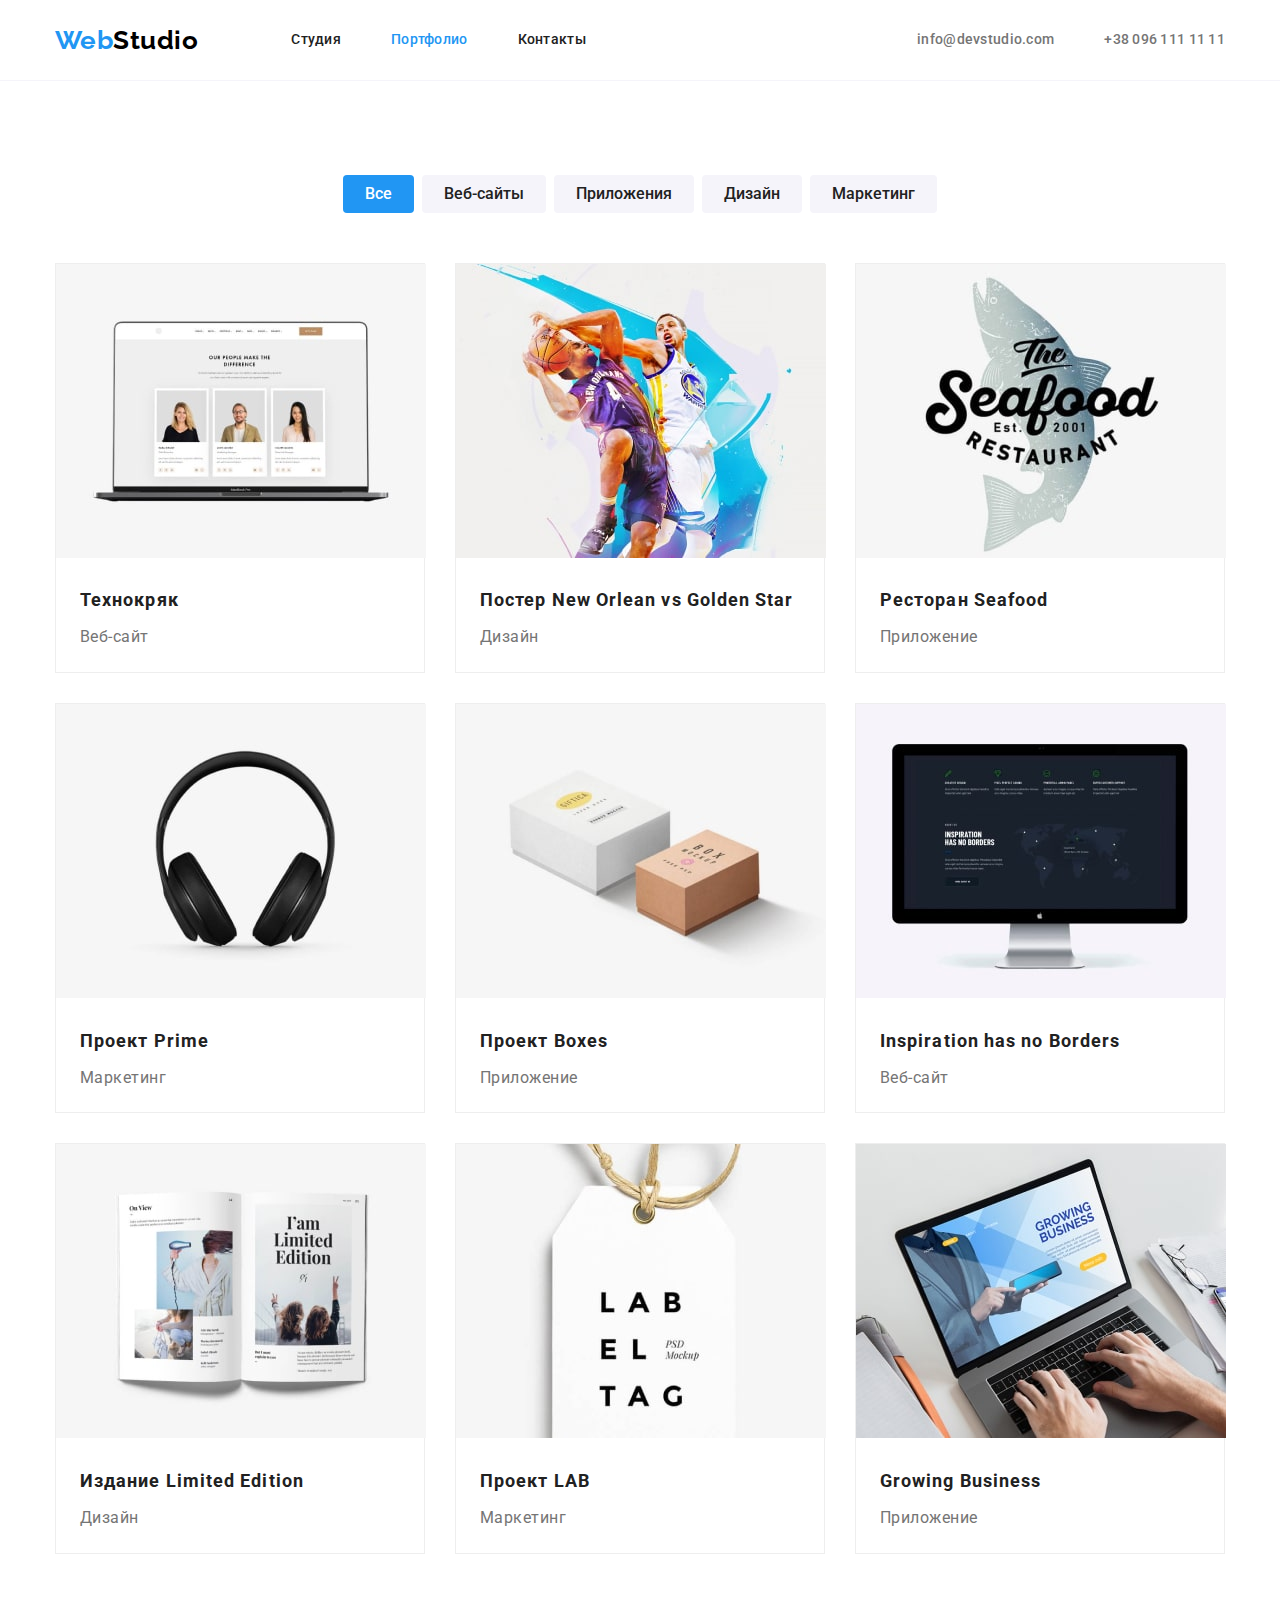
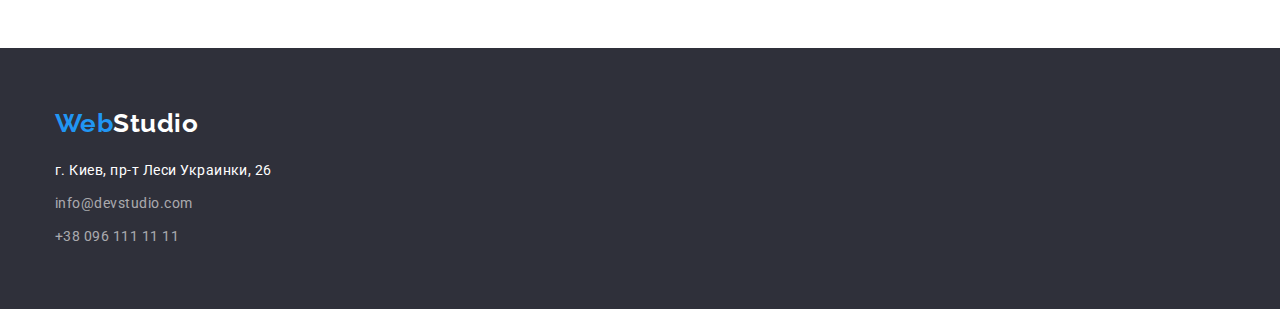
==== portfolio.html @ b8dc7dd5 "start" ====
<!DOCTYPE html>
<html lang="ru">

<head>
	<meta charset="UTF-8">
	<meta http-equiv="X-UA-Compatible" content="IE=edge">
	<meta name="viewport" content="width=device-width, initial-scale=1.0">
	<title>Портфолио</title>
	<link rel="preconnect" href="https://fonts.googleapis.com">
	<link rel="preconnect" href="https://fonts.gstatic.com" crossorigin>
	<link href="https://fonts.googleapis.com/css2?family=Raleway:wght@700&family=Roboto:wght@400;500;700;900&display=swap"
		rel="stylesheet">
	<link rel="stylesheet" href="https://cdnjs.cloudflare.com/ajax/libs/modern-normalize/1.1.0/modern-normalize.min.css">
	<link rel="stylesheet" href="./css/styles.css">
</head>

<body>
	<!-- Header -->
	<header class="header">
		<div class="container header-menu">
			<nav class="header-navigation">
				<a href="./index.html" class="logo header-logo link"><span class="logo-accent">Web</span>Studio</a>

				<ul class="header-list list">
					<li class="header-item">
						<a href="./studio" class="link header-link">Студия</a>
					</li>
					<li class="header-item">
						<a href="./portfolio.html" class="selected link header-link">Портфолио</a>
					</li>
					<li class="header-item">
						<a href="./contacts" class="link header-link">Контакты</a>
					</li>
				</ul>
			</nav>
			<ul class="header-contacts-list list">
				<li class="header-item">
					<a href="mailto:info@devstudio.com" class="link header-contacts-link">info@devstudio.com</a>
				</li>
				<li class="header-item">
					<a href="tel:+380961111111" class="link header-contacts-link">+38 096 111 11 11</a>
				</li>
			</ul>
		</div>
	</header>


	<main>
		<section class="portfolio">
			<div class="container">
				<h1 hidden>Портфолио</h1>
				<h2 hidden>Образцы наших работ</h2>
				<ul class="portfolio-filter-list list">
					<li class="portfolio-filter-item">
						<button class="selected portfolio-filtуr-item-btn btn" type="button">Все</button>
					</li>
					<li class="portfolio-filter-item">
						<button class="portfolio-filtуr-item-btn btn" type="button">Веб-сайты</button>
					</li>
					<li class="portfolio-filter-item">
						<button class="portfolio-filtуr-item-btn btn" type="button">Приложения</button>
					</li>
					<li class="portfolio-filter-item">
						<button class="portfolio-filtуr-item-btn btn" type="button">Дизайн</button>
					</li>
					<li class="portfolio-filter-item">
						<button class="portfolio-filtуr-item-btn btn" type="button">Маркетинг</button>
					</li>
				</ul>

				<ul class="portfolio-list list">
					<li class="portfolio-list-item">
						<img src="./img/img1.jpg" alt="ноутбук" width="370" height="294">
						<h3 class="portfolio-list-item-title">Технокряк</h3>
						<p class="portfolio-list-item-text">Веб-сайт</p>
					</li>
					<li class="portfolio-list-item">
						<img src="./img/img2.jpg" alt="баскетболисты" width="370" height="294">
						<h3 class="portfolio-list-item-title">Постер <span lang="en">New Orlean vs Golden Star</span></h3>
						<p class="portfolio-list-item-text">Дизайн</p>
					</li>
					<li class="portfolio-list-item">
						<img src="./img/img3.jpg" alt="логотип ресторана морской еды" width="370" height="294">
						<h3 class="portfolio-list-item-title">Ресторан <span lang="en">Seafood</span></h3>
						<p class="portfolio-list-item-text">Приложение</p>
					</li>
					<li class="portfolio-list-item">
						<img src="./img/img4.jpg" alt="наушники" width="370" height="294">
						<h3 class="portfolio-list-item-title">Проект <span lang="en">Prime</span></h3>
						<p class="portfolio-list-item-text">Маркетинг</p>
					</li>
					<li class="portfolio-list-item">
						<img src="./img/img5.jpg" alt="две коробочки" width="370" height="294">
						<h3 class="portfolio-list-item-title">Проект <span lang="en">Boxes</span></h3>
						<p class="portfolio-list-item-text">Приложение</p>
					</li>
					<li class="portfolio-list-item">
						<img src="./img/img6.jpg" alt="монитор" width="370" height="294">
						<h3 class="portfolio-list-item-title" lang="en">Inspiration has no Borders</h3>
						<p class="portfolio-list-item-text">Веб-сайт</p>
					</li>
					<li class="portfolio-list-item">
						<img src="./img/img7.jpg" alt="журнал" width="370" height="294">
						<h3 class="portfolio-list-item-title">Издание <span lang="en">Limited Edition</span></h3>
						<p class="portfolio-list-item-text">Дизайн</p>
					</li>
					<li class="portfolio-list-item">
						<img src="./img/img8.jpg" alt="этикетка" width="370" height="294">
						<h3 class="portfolio-list-item-title">Проект <span lang="en"></span>LAB</h3>
						<p class="portfolio-list-item-text">Маркетинг</p>
					</li>
					<li class="portfolio-list-item">
						<img src="./img/img9.jpg" alt="печатает на ноутбуке" width="370" height="294">
						<h3 class="portfolio-list-item-title" lang="en">Growing Business</h3>
						<p class="portfolio-list-item-text">Приложение</p>
					</li>
				</ul>
			</div>
		</section>

	</main>

	<!-- Footer -->
	<footer class="footer">
		<div class="container">
			<a href="./index.html" class="logo footer-logo link"><span class="logo-accent">Web</span>Studio</a>
			<address class="footer-address">
				<p class="footer-text">г. Киев, пр-т Леси Украинки, 26</p>
				<ul class="footer-list list">
					<li class="footer-item">
						<a href="mailto:info@devstudio.com" class="link footer-contacts-link">info@devstudio.com</a>
					</li>
					<li class="footer-item">
						<a href="tel:+380961111111" class="link footer-contacts-link">+38 096 111 11 11</a>
					</li>
				</ul>
			</address>
		</div>
	</footer>
</body>

</html>
---- css/styles.css ----
:root {
	--primary-text-color: #757575;
	--secondary-text-color: #ffffff;
	--third-text-color: rgba(255, 255, 255, 0.6);
	--primary-title-color: #212121;
	--accent-color: #2196f3;
	--primary-background-color: #ffffff;
	--secondary-background-color: #f5f4fa;
	--third-background-color: #2f303a;
}

body {
	font-family: Roboto, sans-serif;
	background-color: var(--primary-background-color);
	color: var(--primary-text-color);
	letter-spacing: 0.03em;
}

a, p, h1, h2, h3, h4, h5, h6 {
	margin-top: 0;
	margin-bottom: 0;
}

.container {
	margin-left: auto;
	margin-right: auto;
	width: 1200px;
	padding-left: 15px;
	padding-right: 15px;
}

.link {
	text-decoration: none;
}

.list {
	padding: 0;
	margin: 0;
	list-style: none;
}

.logo {
	font-family: Raleway, sans-serif;
	font-weight: 700;
	font-size: 26px;
	line-height: 1.19;
}

.logo-accent {
	color: #2196f3;
}

.title {
	margin-bottom: 50px;
}

.btn {
	display: inline-block;
	font-family: inherit;
	border: none;
	border-radius: 4px;
	cursor: pointer;
}

.section {
	padding-top: 94px;
	padding-bottom: 94px;
}

/* -------- Header -------- */

.header {
border-bottom: 1px solid var(--secondary-background-color);
}

.header-menu {
	display: flex;
	align-items: center;
}

.header-navigation {
	display: flex;
	align-items: center;
}

.header-logo {
	display: block;
	color: #000000;
}

.header-list {
	display: flex;
	margin-left: 93px;
}

.header-list .header-item:not(:last-child) {
	margin-right: 50px;
}

.header-link {
	display: block;
	padding-top: 32px;
	padding-bottom: 32px;

	color: var(--primary-title-color);
	font-weight: 500;
	font-size: 14px;
	line-height: 1.14;
	letter-spacing: 0.02em;
}

.header-link:hover,
.header-link:focus {
	color: var(--accent-color);
}

.selected.header-link {
	color: var(--accent-color);
}

/* header contacts list */

.header-contacts-list {
	display: flex;
	margin-left: auto;
}

.header-contacts-list .header-item:not(:last-child) {
	margin-right: 50px;
}

.header-contacts-link {
	display: block;
	padding-top: 32px;
	padding-bottom: 32px;

	color: var(--primary-text-color);
	font-weight: 500;
	font-size: 14px;
	line-height: 1.14;
	letter-spacing: 0.02em;	
}

.header-contacts-link:hover,
.header-contacts-link:focus {
	color: var(--accent-color);
}

/* -------- Hero -------- */

.hero {
	padding-bottom: 200px;
	padding-top: 200px;
	text-align: center;
	background-color: var(--third-background-color);
}

.hero-title {
	font-weight: 900;
	font-size: 44px;
	line-height: 1.63;
	text-align: center;
	letter-spacing: 0.06em;
	text-transform: uppercase;
	color: var(--secondary-text-color);
	margin-bottom: 30px;
}

.hero-btn {
	padding: 10px 32px;

	color: var(--secondary-text-color);
	background: var(--accent-color);
	

	font-weight: 700;
	font-size: 16px;
	line-height: 1.87;

	align-items: center;
	text-align: center;
	letter-spacing: 0.06em;
		
}

/* -------- Advantages -------- */

.advantages-list {
	display: flex;
}

.advantages-box {
	box-sizing: border-box;
	width: 270px;
}
	

.advantages-list .advantages-item:not(:last-child) {
	margin-right: 30px;
}

.advantages-item-title {
	margin-bottom: 10px;
	font-weight: 700;
	font-size: 14px;Чем мы занимаемс
	line-height: 1.14;
	text-transform: uppercase;
	color: var(--primary-title-color);
}

.advantages-item-text {
	font-size: 14px;
	line-height: 1.71;
}

/* -------- Wedo -------- */

.wedo {
	padding-top: 0;
}

.wedo-title {
	font-weight: 700;
	font-size: 36px;
	line-height: 1.17;
	text-align: center;
	color: var(--primary-title-color);
}

.wedo-list {
	display: flex;
}

.wedo-list .wedo-item:not(:last-child) {
	margin-right: 30px;
}

/* -------- Team -------- */

.team {
	background-color: var(--secondary-background-color);
}

.team-title {
font-weight: 700;
font-size: 36px;
line-height: 1.17;
text-align: center;
color: var(--primary-title-color);
}

.team-list {
	display: flex;
}

.team-list .team-item:not(:last-child) {
	margin-right: 30px;
}

.team-item {
	background-color: var(--primary-background-color);
	box-shadow: 0px 1px 3px rgba(0, 0, 0, 0.12), 0px 1px 1px rgba(0, 0, 0, 0.14), 0px 2px 1px rgba(0, 0, 0, 0.2);
	border-radius: 0px 0px 4px 4px;
	padding-bottom: 30px;
}

.team-item-title {
	margin-top: 30px;
	margin-bottom: 10px;
	font-weight: 500;
	font-size: 16px;
	line-height: 1.19;
	text-align: center;
	letter-spacing: 0.03em;
	color: var(--primary-title-color);
}

.team-item-text {
	font-size: 16px;
line-height: 1.19;
text-align: center;
}

/* -------- Footer -------- */

.footer {
	padding-bottom: 60px;
	padding-top: 60px;
	background-color: var(--third-background-color);
}

.footer-logo {
	display: flex;
	margin-bottom: 20px;
	color: var(--secondary-text-color);
}

.footer-text {
	margin-bottom: 9px;
	font-size: 14px;
	line-height: 1.71;
	color: var(--secondary-text-color);
}

.footer-list .footer-item:not(:last-child) {
margin-bottom: 9px;
}

.footer-contacts-link {
	font-size: 14px;
	line-height: 1.71;
	color: var(--third-text-color);
}

.footer-contacts-link:hover,
.footer-contacts-link:focus {
	color: var(--accent-color);
}

.footer-address {
	font-style: normal;
}

/* -------- Portfolio -------- */

.portfolio {
	padding-top: 94px;
	padding-bottom: 94px;
}

/* Portfolio Filter */

.portfolio-filter-list {
	display: flex;
	justify-content: center;
	padding-bottom: 50px;
}

.portfolio-filter-list .portfolio-filter-item:not(:last-child) {
	margin-right: 8px;
}

.portfolio-filtуr-item-btn {
	font-weight: 500;
	font-size: 16px;
	line-height: 1.62;
	text-align: center;
	color: var(--primary-title-color);
	background: var(--secondary-background-color);
	padding: 6px 22px;
}

	/* Portfolio */

	.portfolio-list {
		display: flex;
		flex-wrap: wrap;
	}

	.portfolio-list-item {
		width: 370px;
		margin-right: 30px;
		margin-bottom: 30px;
		padding-bottom: 20px;

		border-color: var(--primary-background-color);
		border: 1px solid #EEEEEE;
		box-sizing: border-box;
	}

	.portfolio-list-item:nth-child(3n) {
		margin-right: 0;
	}

	.portfolio-list-item:nth-last-child(-n + 3) {
		margin-bottom: 0;
	}

.portfolio-filtуr-item-btn:hover, .portfolio-filtуr-item-btn:focus {
	color: var(--secondary-text-color);
	background-color: var(--accent-color);
}

.selected.portfolio-filtуr-item-btn {
	color: var(--secondary-text-color);
	background-color: var(--accent-color);
}

.portfolio-list-item-title {
	margin-top: 20px;
	margin-bottom: 4px;
	margin-left: 24px;
	font-weight: bold;
	font-size: 18px;
	line-height: 2.0;
	letter-spacing: 0.06em;
	color: var(--primary-title-color);
}

.portfolio-list-item-text {
	margin-left: 24px;
	font-size: 16px;
	line-height: 1.87;
}
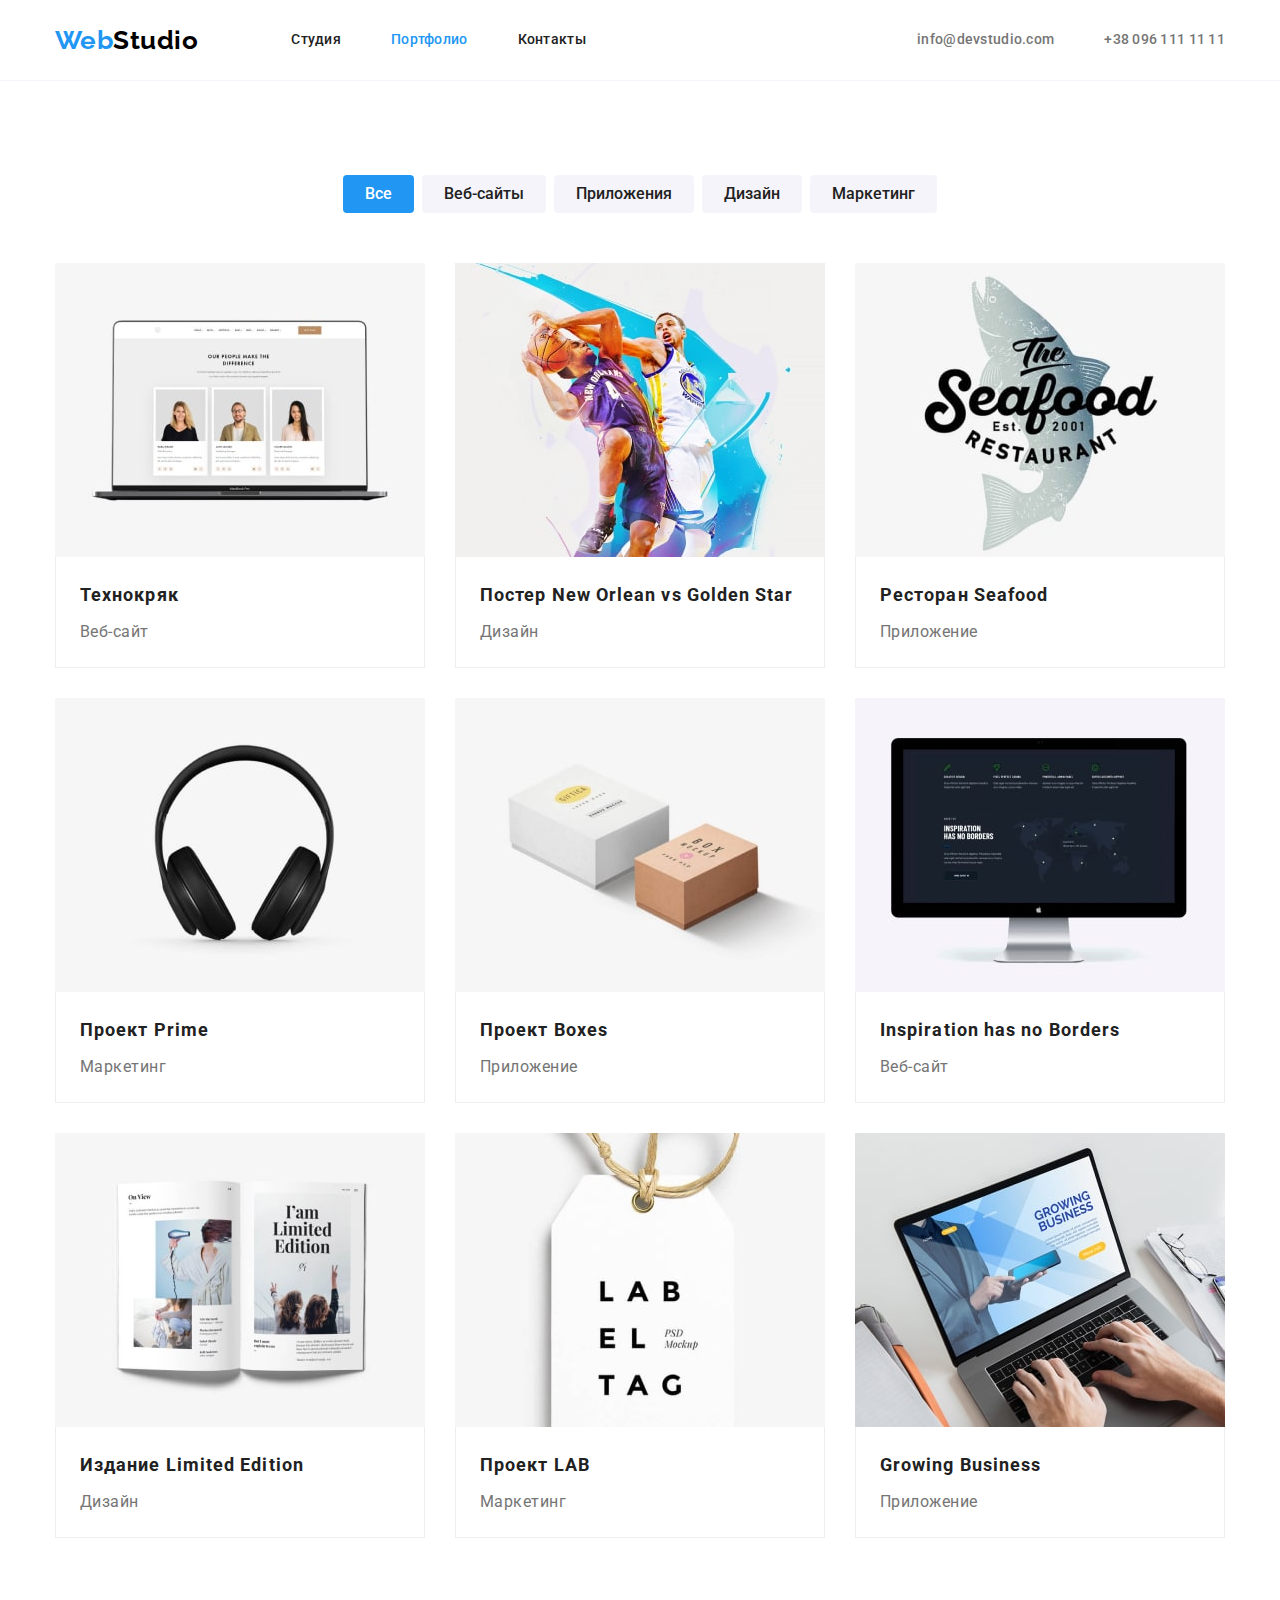
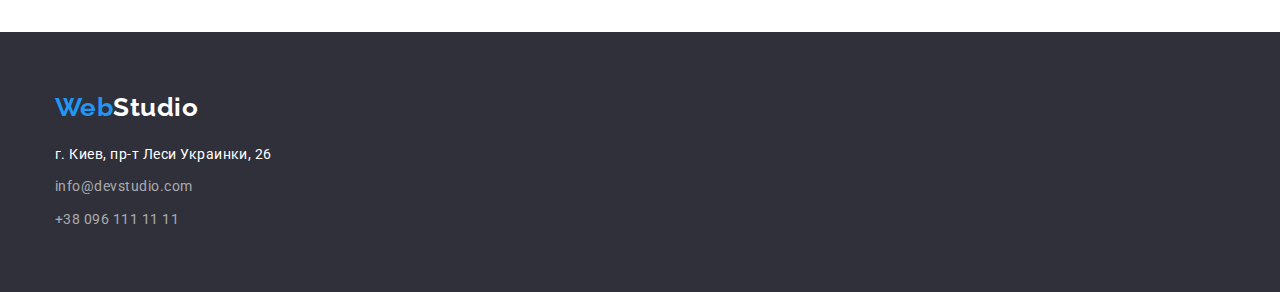
==== commit f507ec43: "добавляет изменения по ДЗ" ====
--- a/portfolio.html
+++ b/portfolio.html
@@ -48,8 +48,8 @@
 	<main>
 		<section class="portfolio">
 			<div class="container">
-				<h1 hidden>Портфолио</h1>
-				<h2 hidden>Образцы наших работ</h2>
+				<h1 class="visually-hidden">Портфолио</h1>
+				<h2 class="visually-hidden">Образцы наших работ</h2>
 				<ul class="portfolio-filter-list list">
 					<li class="portfolio-filter-item">
 						<button class="selected portfolio-filtуr-item-btn btn" type="button">Все</button>
@@ -71,48 +71,66 @@
 				<ul class="portfolio-list list">
 					<li class="portfolio-list-item">
 						<img src="./img/img1.jpg" alt="ноутбук" width="370" height="294">
-						<h3 class="portfolio-list-item-title">Технокряк</h3>
-						<p class="portfolio-list-item-text">Веб-сайт</p>
+						<div class="portfolio-title-text">
+							<h3 class="portfolio-list-item-title">Технокряк</h3>
+							<p class="portfolio-list-item-text">Веб-сайт</p>
+						</div>
 					</li>
 					<li class="portfolio-list-item">
 						<img src="./img/img2.jpg" alt="баскетболисты" width="370" height="294">
-						<h3 class="portfolio-list-item-title">Постер <span lang="en">New Orlean vs Golden Star</span></h3>
-						<p class="portfolio-list-item-text">Дизайн</p>
+						<div class="portfolio-title-text">
+							<h3 class="portfolio-list-item-title">Постер <span lang="en">New Orlean vs Golden Star</span></h3>
+							<p class="portfolio-list-item-text">Дизайн</p>
+						</div>
 					</li>
 					<li class="portfolio-list-item">
 						<img src="./img/img3.jpg" alt="логотип ресторана морской еды" width="370" height="294">
-						<h3 class="portfolio-list-item-title">Ресторан <span lang="en">Seafood</span></h3>
-						<p class="portfolio-list-item-text">Приложение</p>
+						<div class="portfolio-title-text">
+							<h3 class="portfolio-list-item-title">Ресторан <span lang="en">Seafood</span></h3>
+							<p class="portfolio-list-item-text">Приложение</p>
+						</div>
 					</li>
 					<li class="portfolio-list-item">
 						<img src="./img/img4.jpg" alt="наушники" width="370" height="294">
-						<h3 class="portfolio-list-item-title">Проект <span lang="en">Prime</span></h3>
-						<p class="portfolio-list-item-text">Маркетинг</p>
+						<div class="portfolio-title-text">
+							<h3 class="portfolio-list-item-title">Проект <span lang="en">Prime</span></h3>
+							<p class="portfolio-list-item-text">Маркетинг</p>
+						</div>
 					</li>
 					<li class="portfolio-list-item">
 						<img src="./img/img5.jpg" alt="две коробочки" width="370" height="294">
-						<h3 class="portfolio-list-item-title">Проект <span lang="en">Boxes</span></h3>
-						<p class="portfolio-list-item-text">Приложение</p>
+						<div class="portfolio-title-text">
+							<h3 class="portfolio-list-item-title">Проект <span lang="en">Boxes</span></h3>
+							<p class="portfolio-list-item-text">Приложение</p>
+						</div>
 					</li>
 					<li class="portfolio-list-item">
 						<img src="./img/img6.jpg" alt="монитор" width="370" height="294">
-						<h3 class="portfolio-list-item-title" lang="en">Inspiration has no Borders</h3>
-						<p class="portfolio-list-item-text">Веб-сайт</p>
+						<div class="portfolio-title-text">
+							<h3 class="portfolio-list-item-title" lang="en">Inspiration has no Borders</h3>
+							<p class="portfolio-list-item-text">Веб-сайт</p>
+						</div>
 					</li>
 					<li class="portfolio-list-item">
 						<img src="./img/img7.jpg" alt="журнал" width="370" height="294">
-						<h3 class="portfolio-list-item-title">Издание <span lang="en">Limited Edition</span></h3>
-						<p class="portfolio-list-item-text">Дизайн</p>
+						<div class="portfolio-title-text">
+							<h3 class="portfolio-list-item-title">Издание <span lang="en">Limited Edition</span></h3>
+							<p class="portfolio-list-item-text">Дизайн</p>
+						</div>
 					</li>
 					<li class="portfolio-list-item">
 						<img src="./img/img8.jpg" alt="этикетка" width="370" height="294">
-						<h3 class="portfolio-list-item-title">Проект <span lang="en"></span>LAB</h3>
-						<p class="portfolio-list-item-text">Маркетинг</p>
+						<div class="portfolio-title-text">
+							<h3 class="portfolio-list-item-title">Проект <span lang="en"></span>LAB</h3>
+							<p class="portfolio-list-item-text">Маркетинг</p>
+						</div>
 					</li>
 					<li class="portfolio-list-item">
 						<img src="./img/img9.jpg" alt="печатает на ноутбуке" width="370" height="294">
-						<h3 class="portfolio-list-item-title" lang="en">Growing Business</h3>
-						<p class="portfolio-list-item-text">Приложение</p>
+						<div class="portfolio-title-text">
+							<h3 class="portfolio-list-item-title" lang="en">Growing Business</h3>
+							<p class="portfolio-list-item-text">Приложение</p>
+						</div>
 					</li>
 				</ul>
 			</div>
--- a/css/styles.css
+++ b/css/styles.css
@@ -21,10 +21,18 @@
 	margin-bottom: 0;
 }
 
+ul {
+	margin: 0;
+	margin-left: 0;
+}
+
+img {
+	display: block;
+}
+
 .container {
-	margin-left: auto;
-	margin-right: auto;
 	width: 1200px;
+	margin: 0 auto;
 	padding-left: 15px;
 	padding-right: 15px;
 }
@@ -37,6 +45,17 @@
 	padding: 0;
 	margin: 0;
 	list-style: none;
+}
+
+.visually-hidden {
+	position: absolute;
+	width: 1px;
+	height: 1px;
+	margin: -1px;
+	padding: 0;
+	overflow: hidden;
+	border: 0;
+	clip: rect(0 0 0 0);
 }
 
 .logo {
@@ -361,11 +380,6 @@
 		width: 370px;
 		margin-right: 30px;
 		margin-bottom: 30px;
-		padding-bottom: 20px;
-
-		border-color: var(--primary-background-color);
-		border: 1px solid #EEEEEE;
-		box-sizing: border-box;
 	}
 
 	.portfolio-list-item:nth-child(3n) {
@@ -376,6 +390,16 @@
 		margin-bottom: 0;
 	}
 
+	.portfolio-title-text {
+		padding: 20px 24px;
+
+		border-color: var(--primary-background-color);
+		border-bottom: 1px solid #EEEEEE;
+		border-right: 1px solid #EEEEEE;
+		border-left: 1px solid #EEEEEE;
+		box-sizing: border-box;
+	}
+
 .portfolio-filtуr-item-btn:hover, .portfolio-filtуr-item-btn:focus {
 	color: var(--secondary-text-color);
 	background-color: var(--accent-color);
@@ -387,9 +411,7 @@
 }
 
 .portfolio-list-item-title {
-	margin-top: 20px;
 	margin-bottom: 4px;
-	margin-left: 24px;
 	font-weight: bold;
 	font-size: 18px;
 	line-height: 2.0;
@@ -398,7 +420,6 @@
 }
 
 .portfolio-list-item-text {
-	margin-left: 24px;
 	font-size: 16px;
 	line-height: 1.87;
 }
